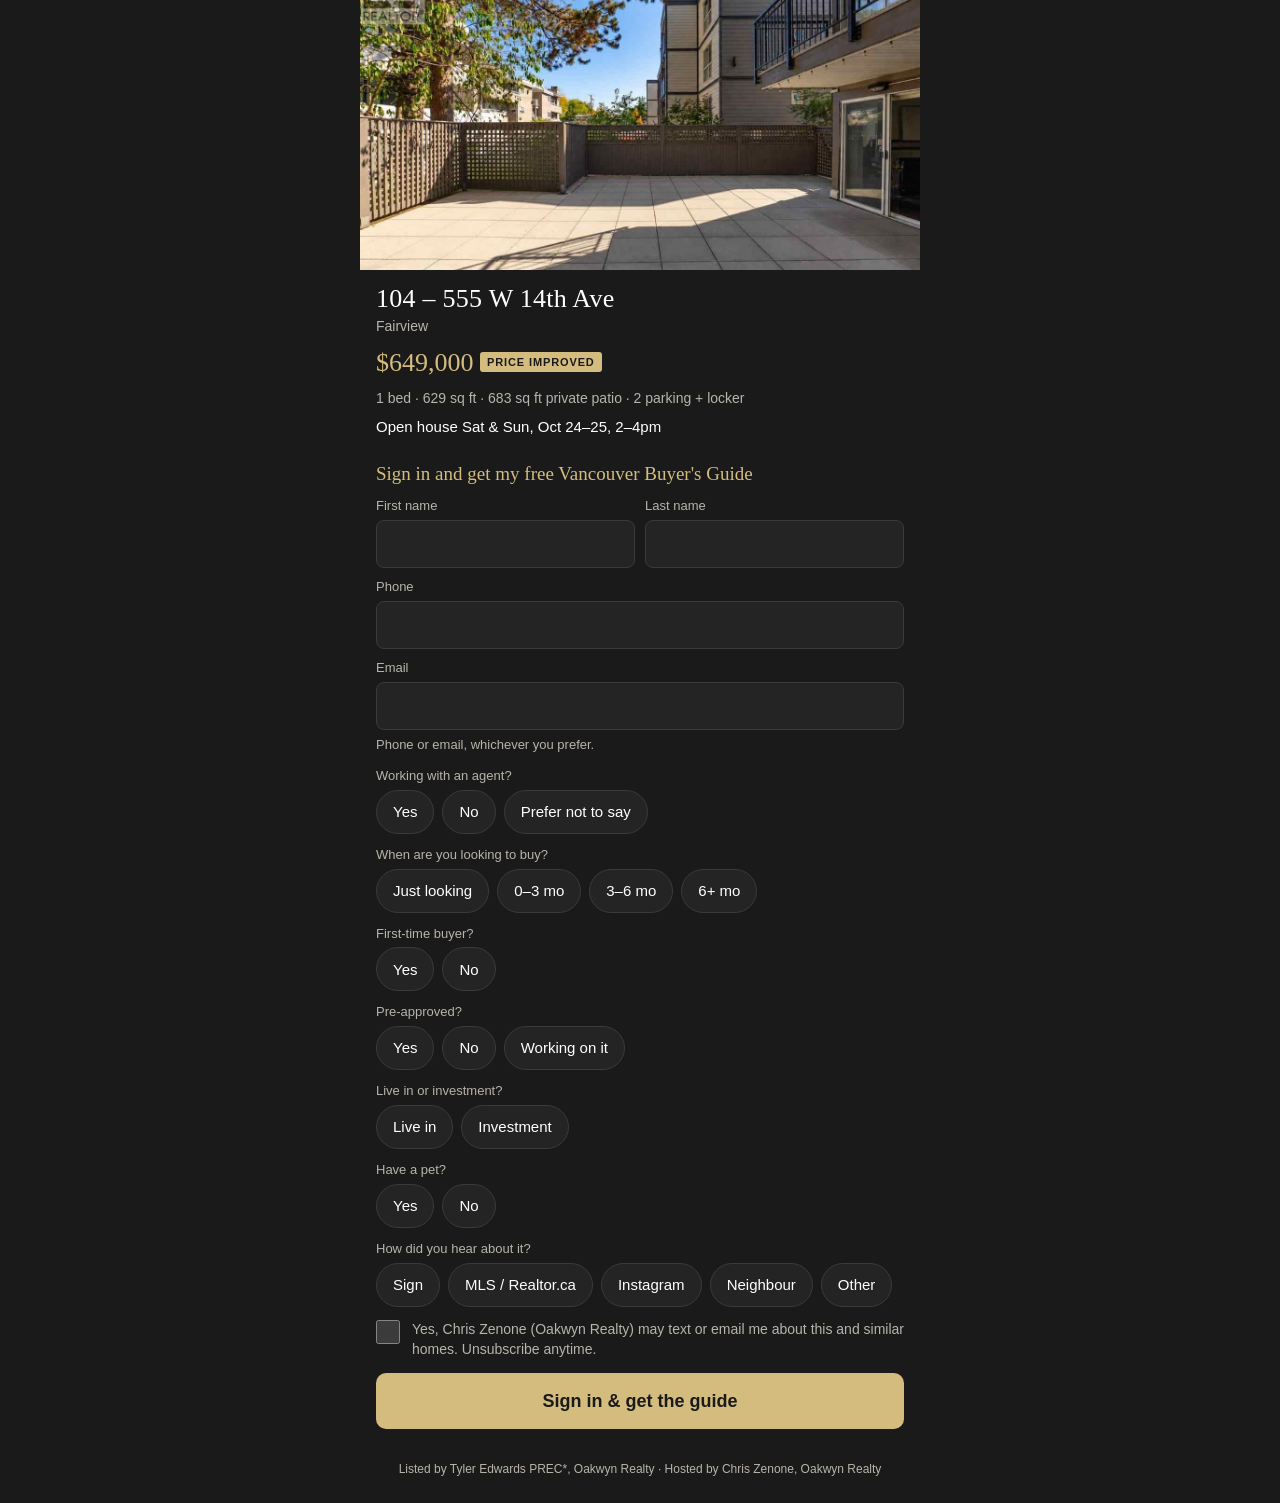
==== oh/104-555-w14/index.html @ 7442502c "Open house sign-in page for 104-555 W 14th Ave" ====
<!doctype html>
<html lang="en">
<head>
<meta charset="utf-8">
<meta name="viewport" content="width=device-width, initial-scale=1, viewport-fit=cover">
<meta name="theme-color" content="#1a1a1a">
<meta name="robots" content="noindex">
<title>Open House Sign-In</title>
<link rel="preload" as="image" href="patio.jpg">
<link rel="stylesheet" href="../../assets/style.css">
<script src="config.js"></script>
</head>
<body>

<main id="signin">
  <header class="hero">
    <div class="hero-img"><img id="hero-img" alt="" fetchpriority="high"><span id="staged" class="staged" hidden>Virtually staged</span></div>
    <div class="hero-text">
      <h1 id="address"></h1>
      <p class="area" id="area"></p>
      <p class="price"><span id="price"></span> <span id="price-tag" class="tag"></span></p>
      <p class="facts" id="facts"></p>
      <p class="when" id="when"></p>
    </div>
  </header>

  <form id="form" novalidate autocomplete="on">
    <p class="lead-in">Sign in and get my free Vancouver Buyer's Guide</p>

    <div class="row2">
      <label class="field"><span>First name</span><input id="first" name="given-name" autocomplete="given-name" required maxlength="40"></label>
      <label class="field"><span>Last name</span><input id="last" name="family-name" autocomplete="family-name" maxlength="40"></label>
    </div>
    <label class="field"><span>Phone</span><input id="phone" type="tel" name="tel" autocomplete="tel" inputmode="tel" maxlength="30"></label>
    <label class="field"><span>Email</span><input id="email" type="email" name="email" autocomplete="email" inputmode="email" maxlength="120"></label>
    <p class="hint">Phone or email, whichever you prefer.</p>

    <fieldset class="chips" data-name="agent"><legend>Working with an agent?</legend>
      <label><input type="radio" name="agent" value="yes"><span>Yes</span></label>
      <label><input type="radio" name="agent" value="no"><span>No</span></label>
      <label><input type="radio" name="agent" value="prefer not to say"><span>Prefer not to say</span></label>
    </fieldset>
    <label class="field" id="agent-name-wrap" hidden><span>Agent's name</span><input id="agent-name" maxlength="60"></label>

    <fieldset class="chips" data-name="timeline"><legend>When are you looking to buy?</legend>
      <label><input type="radio" name="timeline" value="looking"><span>Just looking</span></label>
      <label><input type="radio" name="timeline" value="0-3"><span>0–3 mo</span></label>
      <label><input type="radio" name="timeline" value="3-6"><span>3–6 mo</span></label>
      <label><input type="radio" name="timeline" value="6+"><span>6+ mo</span></label>
    </fieldset>

    <fieldset class="chips" data-name="firstTime"><legend>First-time buyer?</legend>
      <label><input type="radio" name="firstTime" value="yes"><span>Yes</span></label>
      <label><input type="radio" name="firstTime" value="no"><span>No</span></label>
    </fieldset>

    <fieldset class="chips" data-name="preApproved"><legend>Pre-approved?</legend>
      <label><input type="radio" name="preApproved" value="yes"><span>Yes</span></label>
      <label><input type="radio" name="preApproved" value="no"><span>No</span></label>
      <label><input type="radio" name="preApproved" value="working on it"><span>Working on it</span></label>
    </fieldset>

    <fieldset class="chips" data-name="use"><legend>Live in or investment?</legend>
      <label><input type="radio" name="use" value="live in"><span>Live in</span></label>
      <label><input type="radio" name="use" value="investment"><span>Investment</span></label>
    </fieldset>

    <fieldset class="chips" data-name="pet"><legend>Have a pet?</legend>
      <label><input type="radio" name="pet" value="yes"><span>Yes</span></label>
      <label><input type="radio" name="pet" value="no"><span>No</span></label>
    </fieldset>

    <fieldset class="chips" data-name="heard"><legend>How did you hear about it?</legend>
      <label><input type="radio" name="heard" value="sign"><span>Sign</span></label>
      <label><input type="radio" name="heard" value="MLS / Realtor.ca"><span>MLS / Realtor.ca</span></label>
      <label><input type="radio" name="heard" value="Instagram"><span>Instagram</span></label>
      <label><input type="radio" name="heard" value="neighbour"><span>Neighbour</span></label>
      <label><input type="radio" name="heard" value="other"><span>Other</span></label>
    </fieldset>

    <!-- Honeypot: people never see this; bots fill it in. -->
    <div class="hp" aria-hidden="true"><label>Company<input id="company" name="company" tabindex="-1" autocomplete="off"></label></div>

    <label class="consent"><input type="checkbox" id="consent"><span id="consent-text"></span></label>

    <p class="err" id="err" role="alert"></p>
    <button class="btn" id="send" type="submit">Sign in &amp; get the guide</button>
  </form>
</main>

<main id="thanks" hidden>
  <h1 class="thanks-title" id="thanks-title" tabindex="-1"></h1>
  <a class="btn" id="guide" target="_blank" rel="noopener">Download your Buyer's Guide</a>

  <section class="card">
    <h2>What it costs to own</h2>
    <p class="note">Estimates only — talk to a mortgage broker</p>
    <dl id="costs"></dl>
  </section>

  <section class="plan">
    <h2>The floor plan</h2>
    <a id="plan-link" target="_blank" rel="noopener"><img id="plan-img" alt="" loading="lazy" width="1600" height="1200"></a>
    <p class="cta-heading" id="cta-heading"></p>
    <a class="btn" id="cta"></a>
  </section>
  <a class="btn btn-ghost" id="sms">Text me for the strata docs</a>
  <button class="btn btn-ghost" id="vcard" type="button">Save my contact</button>
</main>

<footer class="footer" id="footer"></footer>

<script src="../../assets/app.js"></script>
</body>
</html>
---- assets/style.css ----
:root {
  --bg: #1a1a1a;
  --surface: #242424;
  --line: #3a3a3a;
  --text: #ffffff;
  --muted: #b8b4ab;
  --gold: #d4bc7e;
  --gold-ink: #1a1a1a;
  --err: #ff9b8a;
  --serif: "Iowan Old Style", "Palatino Linotype", Palatino, Georgia, "Times New Roman", serif;
  --sans: -apple-system, BlinkMacSystemFont, "Segoe UI", Roboto, "Helvetica Neue", Arial, sans-serif;
  color-scheme: dark;
}
* { box-sizing: border-box; }
[hidden] { display: none !important; }
html { -webkit-text-size-adjust: 100%; }
body { margin: 0; background: var(--bg); color: var(--text); font: 16px/1.45 var(--sans); }
main, .footer { max-width: 560px; margin: 0 auto; }
h1, h2 { font-family: var(--serif); font-weight: 500; letter-spacing: .01em; }

/* Hero */
.hero-img { position: relative; height: 30vh; min-height: 170px; max-height: 300px; overflow: hidden; background: #2a2a2a; }
.hero-img img { width: 100%; height: 100%; object-fit: cover; display: block; }
.staged { position: absolute; right: 8px; bottom: 8px; background: rgba(0,0,0,.72); color: #fff; font-size: 12px; padding: 3px 8px; border-radius: 4px; }
.hero-text { padding: 14px 16px 4px; }
.hero-text h1 { margin: 0; font-size: 26px; line-height: 1.15; }
.area { margin: 2px 0 0; color: var(--muted); font-size: 14px; }
.price { margin: 8px 0 0; font-family: var(--serif); font-size: 26px; color: var(--gold); }
.tag { font: 600 11px/1 var(--sans); text-transform: uppercase; letter-spacing: .08em; color: var(--gold-ink); background: var(--gold); padding: 4px 7px; border-radius: 3px; vertical-align: 5px; }
.tag:empty { display: none; }
.facts { margin: 6px 0 0; font-size: 14px; color: var(--muted); }
.when { margin: 8px 0 0; font-size: 15px; }

/* Form */
form { padding: 4px 16px 8px; }
.lead-in { font-family: var(--serif); font-size: 19px; color: var(--gold); margin: 14px 0 10px; }
.row2 { display: grid; grid-template-columns: 1fr 1fr; gap: 10px; }
.field { display: block; margin-bottom: 10px; }
.field span, legend { display: block; font-size: 13px; color: var(--muted); margin-bottom: 4px; }
input[type=text], input:not([type]), input[type=tel], input[type=email] {
  width: 100%; min-height: 48px; padding: 10px 12px; font: 17px var(--sans); color: var(--text);
  background: var(--surface); border: 1px solid var(--line); border-radius: 8px; -webkit-appearance: none; appearance: none;
}
input:focus { outline: 2px solid var(--gold); outline-offset: 1px; border-color: transparent; }
.hint { margin: -4px 0 12px; font-size: 13px; color: var(--muted); }

.chips { border: 0; padding: 0; margin: 0 0 12px; display: flex; flex-wrap: wrap; gap: 8px; }
.chips legend { padding: 0; width: 100%; }
.chips label { position: relative; }
.chips input { position: absolute; opacity: 0; inset: 0; margin: 0; }
.chips span { display: inline-flex; align-items: center; min-height: 44px; padding: 0 16px; border: 1px solid var(--line); border-radius: 22px; background: var(--surface); font-size: 15px; cursor: pointer; user-select: none; }
.chips input:checked + span { background: var(--gold); border-color: var(--gold); color: var(--gold-ink); font-weight: 600; }
.chips input:focus-visible + span { outline: 2px solid var(--gold); outline-offset: 2px; }

.hp { position: absolute; left: -9999px; width: 1px; height: 1px; overflow: hidden; }

.consent { display: flex; gap: 12px; align-items: flex-start; margin: 6px 0 14px; font-size: 14px; color: var(--muted); cursor: pointer; }
.consent input { flex: none; width: 24px; height: 24px; margin: 1px 0 0; accent-color: var(--gold); }

.err { color: var(--err); min-height: 0; margin: 0 0 8px; font-size: 15px; }
.err:empty { display: none; }

.btn { display: flex; align-items: center; justify-content: center; width: 100%; min-height: 56px; padding: 0 16px; border: 0; border-radius: 10px;
  background: var(--gold); color: var(--gold-ink); font: 600 18px var(--sans); text-decoration: none; cursor: pointer; }
.btn:disabled { opacity: .6; }
.btn-ghost { background: transparent; color: var(--gold); border: 1.5px solid var(--gold); margin-top: 12px; }

/* Thank you */
#thanks { padding: 28px 16px 8px; }
.thanks-title { margin: 0 0 18px; font-size: 32px; outline: none; }
.card { margin: 22px 0; padding: 16px; background: var(--surface); border: 1px solid var(--line); border-radius: 10px; }
.card h2 { margin: 0; font-size: 22px; }
.note { margin: 2px 0 12px; font-size: 13px; color: var(--gold); }
dl { margin: 0; }
dl div { display: flex; justify-content: space-between; gap: 12px; padding: 9px 0; border-top: 1px solid var(--line); }
dl div:first-child { border-top: 0; }
dt { color: var(--muted); font-size: 14px; }
dt small { display: block; font-size: 12px; }
dd { margin: 0; text-align: right; font-variant-numeric: tabular-nums; white-space: nowrap; }
dd small { display: block; font-size: 12px; color: var(--muted); white-space: normal; }
.plan h2 { margin: 0 0 10px; font-size: 22px; }
.plan img { display: block; width: 100%; height: auto; border-radius: 10px; background: #fff; }
.cta-heading { font-family: var(--serif); font-size: 19px; color: var(--gold); margin: 16px 0 10px; }

.footer { padding: 24px 16px calc(24px + env(safe-area-inset-bottom)); font-size: 12px; color: var(--muted); text-align: center; }
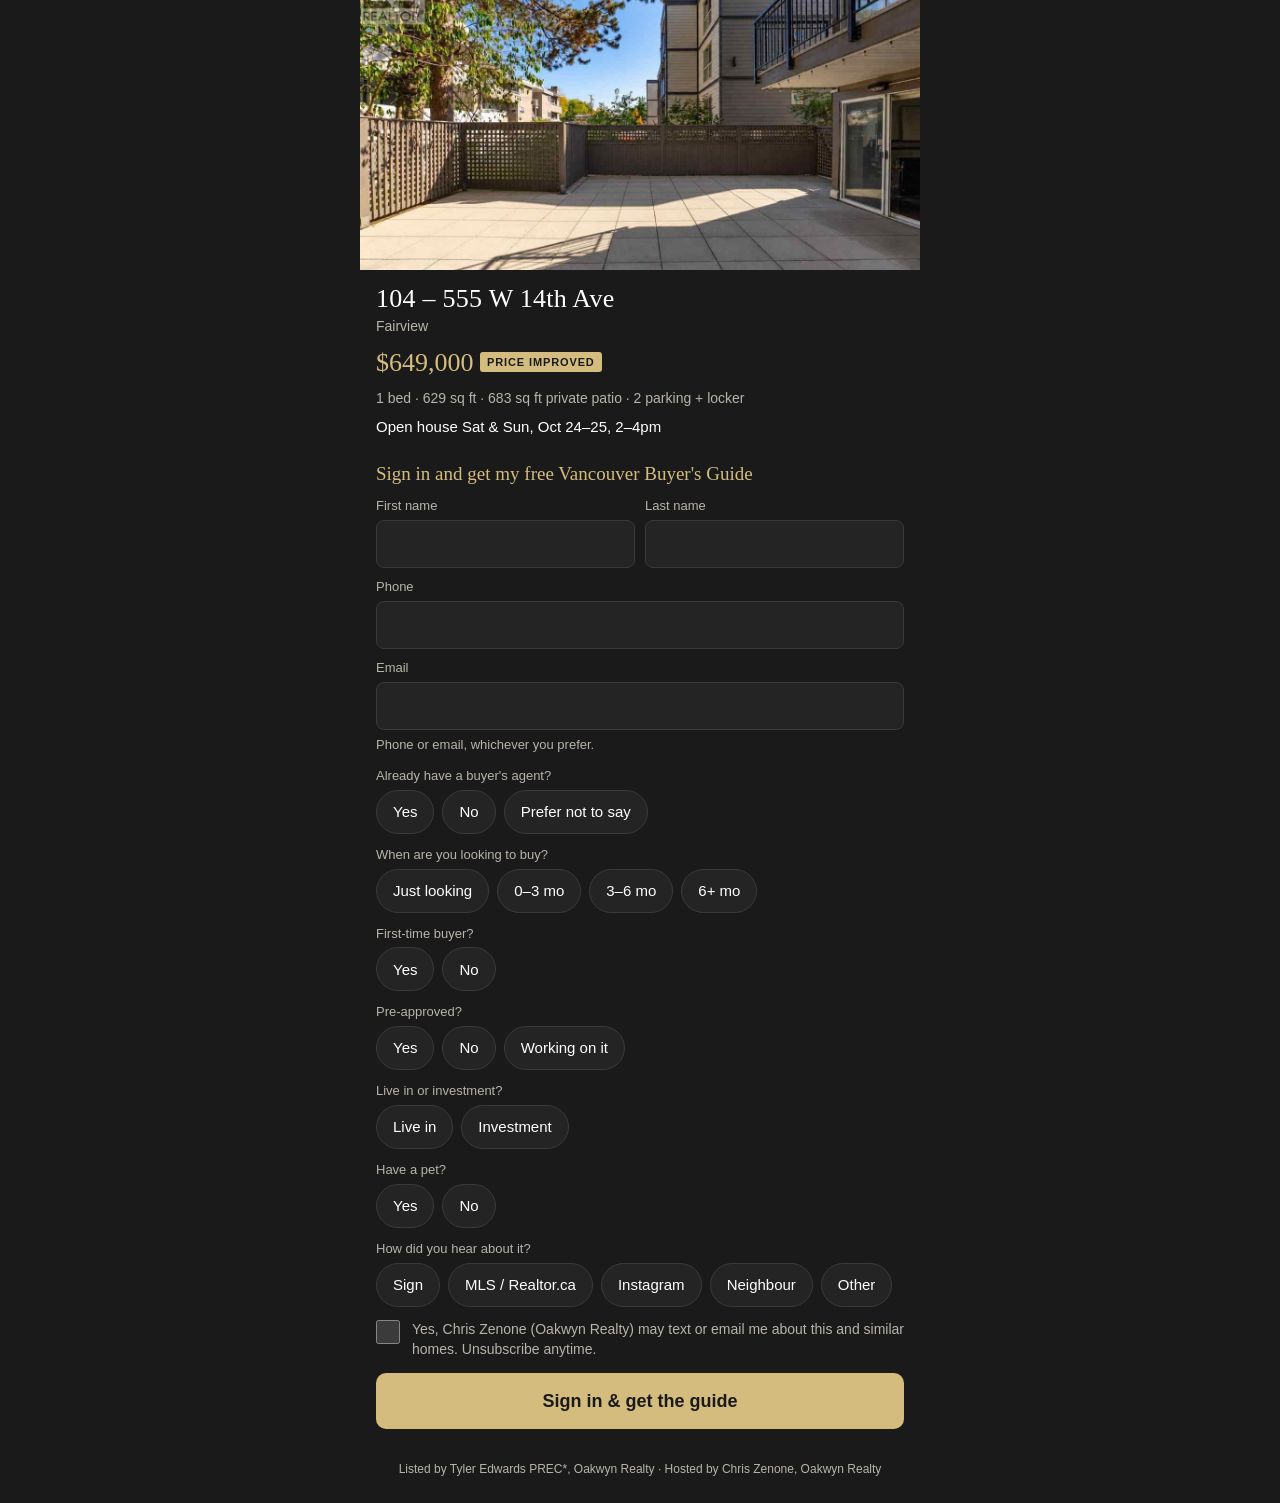
==== commit 0dc4e427: "Rephrase agent question to "Already have a buyer's agent?" "Working with an agent?" was ambiguous — " ====
--- a/oh/104-555-w14/index.html
+++ b/oh/104-555-w14/index.html
@@ -35,7 +35,7 @@
     <label class="field"><span>Email</span><input id="email" type="email" name="email" autocomplete="email" inputmode="email" maxlength="120"></label>
     <p class="hint">Phone or email, whichever you prefer.</p>
 
-    <fieldset class="chips" data-name="agent"><legend>Working with an agent?</legend>
+    <fieldset class="chips" data-name="agent"><legend>Already have a buyer's agent?</legend>
       <label><input type="radio" name="agent" value="yes"><span>Yes</span></label>
       <label><input type="radio" name="agent" value="no"><span>No</span></label>
       <label><input type="radio" name="agent" value="prefer not to say"><span>Prefer not to say</span></label>
